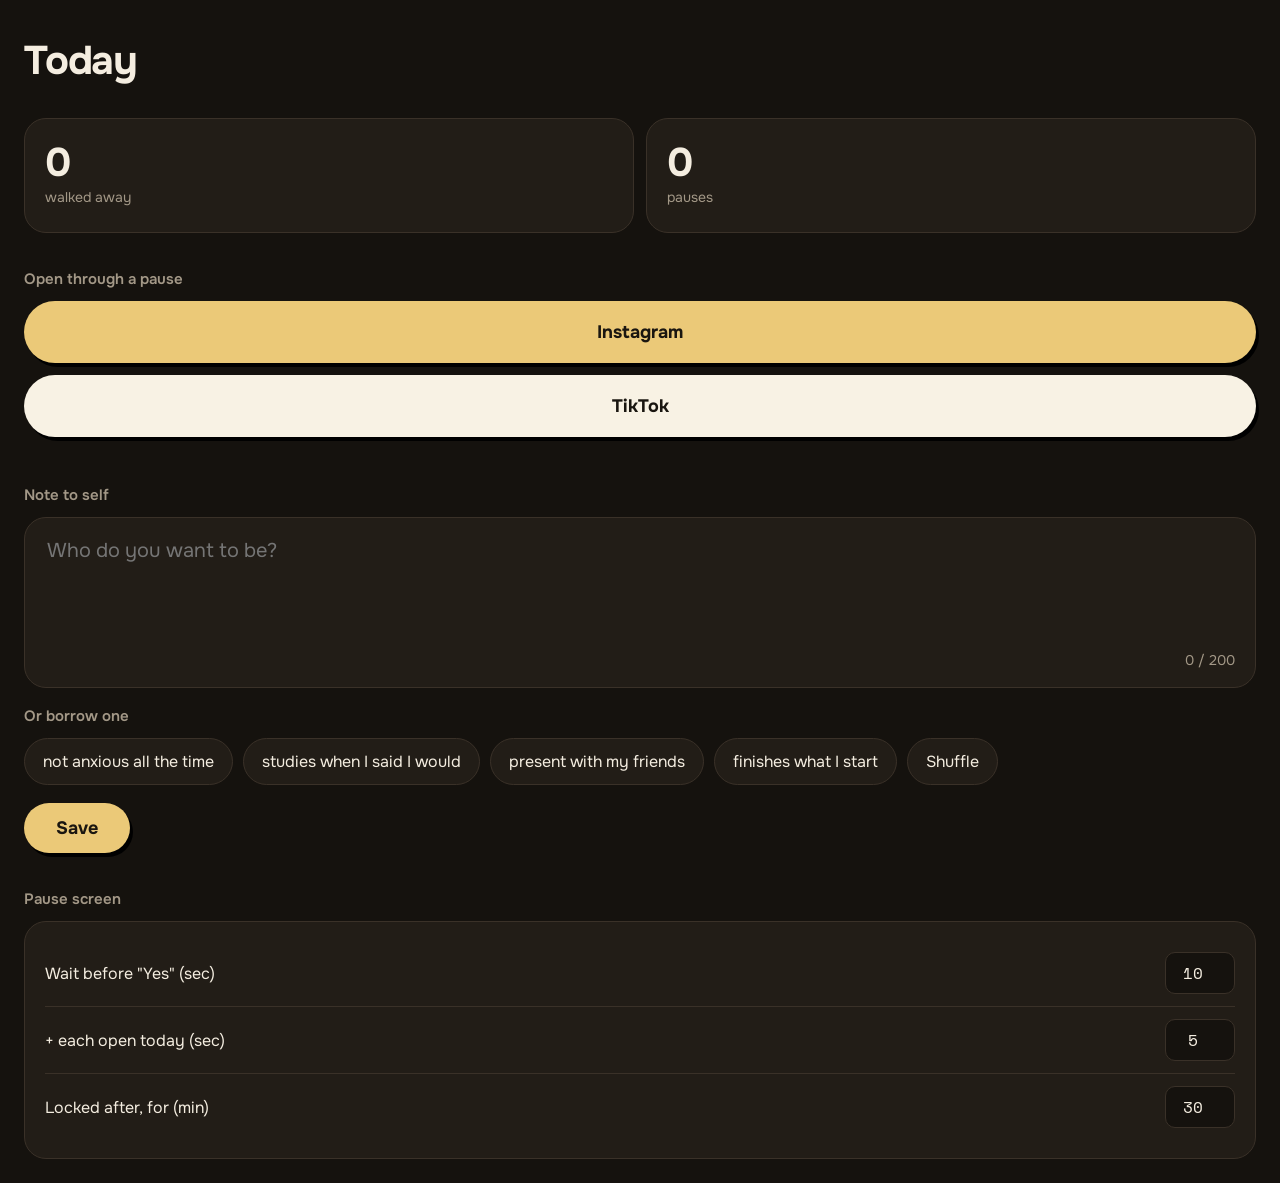
==== docs/index.html @ 027ec21a "Pause: Refund-style pause screen for Instagram/TikTok in Safari Co-Authored-By: Claude Opus 5.5 <nor" ====
<!doctype html>
<html lang="en">
<head>
<meta charset="utf-8">
<meta name="viewport" content="width=device-width, initial-scale=1, viewport-fit=cover">
<meta name="theme-color" content="#15120e">
<title>Pause</title>
<link rel="preconnect" href="https://fonts.googleapis.com">
<link href="https://fonts.googleapis.com/css2?family=Instrument+Serif:ital@0;1&family=Onest:wght@400;600;700&family=Space+Mono:wght@400;700&display=swap" rel="stylesheet">
<link rel="stylesheet" href="style.css">
<style>
  section { margin-top: 36px; }
  h2 { font-size: 15px; color: var(--muted); font-weight: 600; margin-bottom: 12px; }
  .stats { display: flex; gap: 12px; }
  .stats .box { flex: 1; }
  .big { font-size: 40px; font-weight: 700; letter-spacing: -.03em; }
  textarea { width: 100%; min-height: 110px; background: none; border: 0; outline: none; resize: none; font-size: 20px; }
  .counter { text-align: right; color: var(--muted); font-size: 14px; }
  .apps .cta { margin-bottom: 12px; }
  .set { display: flex; justify-content: space-between; align-items: center; padding: 12px 0; border-bottom: 1px solid var(--line); }
  .set:last-child { border: 0; }
  .set input { width: 70px; background: var(--bg); border: 1px solid var(--line); border-radius: 10px; padding: 8px; text-align: center; font-family: var(--mono); }
  #saved { color: var(--yellow); font-size: 14px; margin-left: 12px; }
</style>
</head>
<body>
<h1 style="margin-top:20px">Today</h1>

<section>
  <div class="stats">
    <div class="box"><div class="big" id="st-walked">0</div><label>walked away</label></div>
    <div class="box"><div class="big" id="st-opens">0</div><label>pauses</label></div>
  </div>
</section>

<section class="apps">
  <h2>Open through a pause</h2>
  <button class="cta" data-app="instagram">Instagram</button>
  <button class="cta" data-app="tiktok" style="background:var(--paper)">TikTok</button>
</section>

<section id="intention">
  <h2>Note to self</h2>
  <div class="box">
    <textarea id="note" maxlength="200" placeholder="Who do you want to be?"></textarea>
    <div class="counter"><span id="len">0</span> / 200</div>
  </div>
  <h2 style="margin-top:18px">Or borrow one</h2>
  <div class="row" id="borrow"></div>
  <div style="margin-top:18px;display:flex;align-items:center">
    <button class="cta" id="save" style="width:auto;padding:14px 32px">Save</button><span id="saved"></span>
  </div>
</section>

<section>
  <h2>Pause screen</h2>
  <div class="box">
    <div class="set"><span>Wait before "Yes" (sec)</span><input type="number" min="0" id="waitSec"></div>
    <div class="set"><span>+ each open today (sec)</span><input type="number" min="0" id="growSec"></div>
    <div class="set"><span>Locked after, for (min)</span><input type="number" min="0" id="lockMin"></div>
  </div>
</section>

<script type="module">
import { load, save, dayKey } from "./store.js";
const $ = (id) => document.getElementById(id);
const s = load();

const today = s.log.filter((e) => dayKey(e.t) === dayKey(Date.now()));
$("st-walked").textContent = today.filter((e) => e.action === "closed").length;
$("st-opens").textContent = today.filter((e) => e.action === "open").length;

document.querySelectorAll("[data-app]").forEach((b) => b.onclick = () => {
  location.href = `pause.html?app=${b.dataset.app}`;
});

const note = $("note");
note.value = s.intention; $("len").textContent = note.value.length;
note.oninput = () => { $("len").textContent = note.value.length; $("saved").textContent = ""; };
const pool = ["reads more", "present with my friends", "not anxious all the time", "a maker", "sleeps before 1am",
  "studies when I said I would", "calls home more", "moves every day", "finishes what I start", "notices the day"];
const shuffle = () => {
  const pick = [...pool].sort(() => Math.random() - .5).slice(0, 4);
  $("borrow").replaceChildren(...pick.map((t) => {
    const b = document.createElement("button"); b.className = "chip"; b.textContent = t;
    b.onclick = () => { note.value = t; note.oninput(); }; return b;
  }), Object.assign(document.createElement("button"), { className: "chip", textContent: "Shuffle", onclick: shuffle }));
};
shuffle();
$("save").onclick = () => {
  const v = note.value.trim();
  if (v !== s.intention) { s.intention = v; s.intentionAt = Date.now(); }
  save(s); $("saved").textContent = v ? "Saved" : "Cleared";
};

for (const k of ["waitSec", "growSec", "lockMin"]) {
  $(k).value = s[k];
  $(k).onchange = () => { s[k] = Math.max(0, Math.round(+$(k).value || 0)); $(k).value = s[k]; save(s); };
}
</script>
</body>
</html>
---- docs/style.css ----
:root {
  --bg: #15120e;          /* warm brown-black, like Refund's "You wrote this" screen */
  --card: #221d17;
  --line: #3a3128;
  --text: #f4ede0;
  --muted: #a39887;
  --paper: #f8f2e4;
  --ink: #2a241c;
  --tape: rgba(222, 190, 110, .72);
  --yellow: #ebc978;
  --stamp: #c8342b;
  --sans: "Onest", system-ui, sans-serif;
  --mono: "Space Mono", ui-monospace, monospace;
  --serif: "Instrument Serif", Georgia, serif;
}
* { box-sizing: border-box; margin: 0; }
html, body { background: var(--bg); color: var(--text); font-family: var(--sans); }
body { min-height: 100dvh; padding: max(20px, env(safe-area-inset-top)) 24px max(24px, env(safe-area-inset-bottom)); display: flex; flex-direction: column; }
button, input, textarea { font: inherit; color: inherit; }

.pill { align-self: center; padding: 10px 22px; border-radius: 999px; background: var(--card); border: 1px solid var(--line);
  font-family: var(--mono); font-size: 13px; letter-spacing: .2em; text-transform: uppercase; }
.eyebrow { font-family: var(--mono); font-size: 13px; letter-spacing: .22em; text-transform: uppercase; color: var(--muted); display: flex; align-items: center; gap: 10px; margin-top: 56px; }
.eyebrow::before { content: ""; width: 8px; height: 8px; border-radius: 50%; background: var(--yellow); }
h1 { font-size: 40px; font-weight: 700; letter-spacing: -.03em; line-height: 1.05; margin-top: 12px; }
.sub { font-family: var(--serif); font-style: italic; font-size: 26px; color: #ddd3c2; margin-top: 12px; }
.grow { flex: 1; display: flex; flex-direction: column; justify-content: center; }

/* the taped paper note */
.note { position: relative; background: var(--paper); color: var(--ink); border-radius: 18px; padding: 28px 22px 18px;
  transform: rotate(-1.6deg); box-shadow: 6px 8px 0 rgba(0,0,0,.45); margin: 24px 8px; }
.note::before, .note::after { content: ""; position: absolute; top: -12px; width: 76px; height: 26px; background: var(--tape); }
.note::before { left: 26px; transform: rotate(-3deg); }
.note::after { right: 22px; transform: rotate(4deg); }
.note .date { font-family: var(--mono); font-size: 12px; letter-spacing: .14em; text-transform: uppercase; color: #6d6253; }
.note .quote { font-family: var(--serif); font-style: italic; font-size: 34px; line-height: 1.15; margin: 14px 0 18px; word-break: break-word; }
.note .foot { border-top: 2px dashed #cfc5b2; padding-top: 14px; display: flex; justify-content: space-between; align-items: center; }
.note .who { font-family: var(--mono); font-size: 12px; letter-spacing: .14em; text-transform: uppercase; color: #5a5044; }
.stamp { font-family: var(--mono); font-weight: 700; font-size: 12px; letter-spacing: .16em; color: var(--stamp);
  border: 2px solid var(--stamp); border-radius: 8px; padding: 4px 10px; transform: rotate(-6deg); text-transform: uppercase; }

.box { background: var(--card); border: 1px solid var(--line); border-radius: 22px; padding: 18px 20px; }
.box label { display: block; font-size: 14px; color: var(--muted); margin-bottom: 8px; }
.line { font-size: 22px; user-select: none; -webkit-user-select: none; }
.line .done { color: var(--yellow); }
input.type { width: 100%; margin-top: 14px; padding: 18px 20px; border-radius: 18px; background: var(--card); border: 1px solid var(--line); font-size: 20px; outline: none; }
input.type:focus { border-color: var(--yellow); }

.cta { width: 100%; padding: 20px; border: 0; border-radius: 999px; background: var(--yellow); color: #1a1610;
  font-weight: 700; font-size: 18px; box-shadow: 3px 4px 0 #000; cursor: pointer; }
.ghost { display: block; width: 100%; margin-top: 18px; background: none; border: 0; color: var(--muted); font-weight: 600; font-size: 17px; text-align: center; cursor: pointer; }
.ghost:not(:disabled) { color: var(--text); }
.ghost span { font-family: var(--mono); }
.row { display: flex; gap: 10px; flex-wrap: wrap; }
.chip { padding: 12px 18px; border-radius: 999px; border: 1px solid var(--line); background: var(--card); cursor: pointer; }
.chip.on { background: var(--yellow); color: #1a1610; border-color: var(--yellow); }
.hidden { display: none !important; }
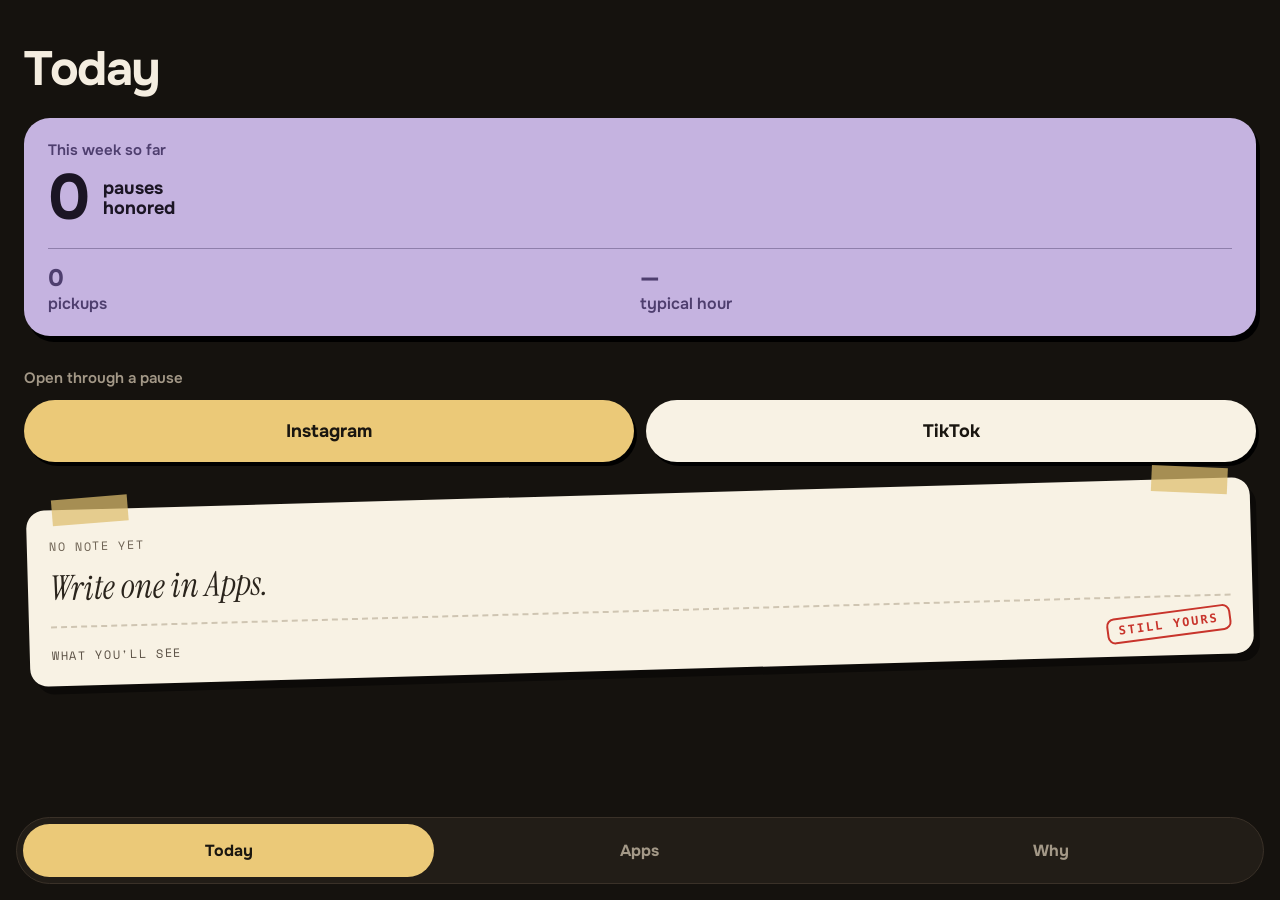
==== commit 890a00dd: "Today / Apps / Why tabs with weekly stats Co-Authored-By: Claude Opus 5.5 <noreply@anthropic.com>" ====
--- a/docs/index.html
+++ b/docs/index.html
@@ -4,76 +4,174 @@
 <meta charset="utf-8">
 <meta name="viewport" content="width=device-width, initial-scale=1, viewport-fit=cover">
 <meta name="theme-color" content="#15120e">
+<meta name="apple-mobile-web-app-title" content="Pause">
 <title>Pause</title>
 <link rel="preconnect" href="https://fonts.googleapis.com">
 <link href="https://fonts.googleapis.com/css2?family=Instrument+Serif:ital@0;1&family=Onest:wght@400;600;700&family=Space+Mono:wght@400;700&display=swap" rel="stylesheet">
 <link rel="stylesheet" href="style.css">
 <style>
-  section { margin-top: 36px; }
+  body { padding-bottom: 120px; }
+  .tab { display: none; }
+  .tab.on { display: block; }
+  h1.page { font-size: 48px; margin-top: 24px; }
+  .kicker { color: var(--muted); font-size: 15px; margin-top: 24px; }
+  section { margin-top: 32px; }
   h2 { font-size: 15px; color: var(--muted); font-weight: 600; margin-bottom: 12px; }
-  .stats { display: flex; gap: 12px; }
-  .stats .box { flex: 1; }
-  .big { font-size: 40px; font-weight: 700; letter-spacing: -.03em; }
-  textarea { width: 100%; min-height: 110px; background: none; border: 0; outline: none; resize: none; font-size: 20px; }
+  .hero { background: #c5b3e0; color: #1b1524; border-radius: 26px; padding: 22px 24px; box-shadow: 4px 6px 0 #000; margin-top: 24px; }
+  .hero .k { color: #4e3e6e; font-size: 15px; font-weight: 600; }
+  .hero .n { display: flex; align-items: center; gap: 16px; margin: 6px 0 18px; }
+  .hero .n b { font-size: 64px; letter-spacing: -.05em; line-height: 1; }
+  .hero .n span { font-weight: 700; font-size: 18px; line-height: 1.15; }
+  .hero .sub2 { display: flex; border-top: 1px solid #8f7fab; padding-top: 14px; }
+  .hero .sub2 div { flex: 1; color: #4e3e6e; font-weight: 600; }
+  .hero .sub2 strong { display: block; font-size: 24px; }
+  .launch { display: flex; gap: 12px; }
+  .launch .cta { flex: 1; }
+  .card { background: var(--card); border: 1px solid var(--line); border-radius: 24px; padding: 20px 22px; margin-bottom: 14px; }
+  .card .k { color: var(--muted); font-size: 14px; }
+  .card .big { font-size: 26px; font-weight: 700; letter-spacing: -.02em; line-height: 1.15; margin-top: 8px; }
+  .card .small { color: var(--muted); font-size: 14px; margin-top: 8px; }
+  textarea { width: 100%; min-height: 96px; background: none; border: 0; outline: none; resize: none; font-size: 20px; margin-top: 8px; }
   .counter { text-align: right; color: var(--muted); font-size: 14px; }
-  .apps .cta { margin-bottom: 12px; }
-  .set { display: flex; justify-content: space-between; align-items: center; padding: 12px 0; border-bottom: 1px solid var(--line); }
-  .set:last-child { border: 0; }
-  .set input { width: 70px; background: var(--bg); border: 1px solid var(--line); border-radius: 10px; padding: 8px; text-align: center; font-family: var(--mono); }
+  .set { display: flex; justify-content: space-between; align-items: center; padding: 14px 0; border-bottom: 1px solid var(--line); gap: 12px; }
+  .set:last-child { border: 0; padding-bottom: 0; }
+  .set input { width: 72px; background: var(--bg); border: 1px solid var(--line); border-radius: 10px; padding: 8px; text-align: center; font-family: var(--mono); }
+  .appcard { background: var(--yellow); color: #1a1610; border-radius: 24px; padding: 20px 22px; display: flex; justify-content: space-between; align-items: center; margin-bottom: 12px; }
+  .appcard b { font-size: 24px; letter-spacing: -.02em; }
+  .appcard small { display: block; color: #6b5a2c; font-weight: 600; }
+  .appcard .tag { background: #fff; border-radius: 999px; padding: 8px 16px; font-weight: 700; }
+  .bars { display: flex; align-items: flex-end; gap: 3px; height: 90px; margin-top: 16px; }
+  .bars i { flex: 1; background: var(--line); border-radius: 3px 3px 0 0; min-height: 3px; }
+  .bars i.peak { background: var(--yellow); }
+  .axis { display: flex; justify-content: space-between; font-family: var(--mono); font-size: 11px; color: var(--muted); margin-top: 6px; }
+  .rowstat { display: flex; justify-content: space-between; padding: 12px 0; border-top: 1px solid var(--line); }
+  .rowstat:first-of-type { border: 0; }
+  .rowstat b { font-family: var(--mono); }
+  .down { color: #9dbe8d; } .up { color: #e8806f; }
   #saved { color: var(--yellow); font-size: 14px; margin-left: 12px; }
+  nav { position: fixed; left: 16px; right: 16px; bottom: max(16px, env(safe-area-inset-bottom)); display: flex; gap: 10px; }
+  nav .bar { flex: 1; display: flex; background: var(--card); border: 1px solid var(--line); border-radius: 999px; padding: 6px; }
+  nav button { flex: 1; border: 0; background: none; border-radius: 999px; padding: 16px 0; font-weight: 700; font-size: 16px; color: var(--muted); cursor: pointer; }
+  nav button.on { background: var(--yellow); color: #1a1610; }
 </style>
 </head>
 <body>
-<h1 style="margin-top:20px">Today</h1>
-
-<section>
-  <div class="stats">
-    <div class="box"><div class="big" id="st-walked">0</div><label>walked away</label></div>
-    <div class="box"><div class="big" id="st-opens">0</div><label>pauses</label></div>
+
+<!-- TODAY -->
+<div class="tab on" id="t-today">
+  <h1 class="page">Today</h1>
+  <div class="hero">
+    <div class="k">This week so far</div>
+    <div class="n"><b id="h-walked">0</b><span>pauses<br>honored</span></div>
+    <div class="sub2">
+      <div><strong id="h-opens">0</strong>pickups</div>
+      <div><strong id="h-hour">—</strong>typical hour</div>
+    </div>
   </div>
-</section>
-
-<section class="apps">
-  <h2>Open through a pause</h2>
-  <button class="cta" data-app="instagram">Instagram</button>
-  <button class="cta" data-app="tiktok" style="background:var(--paper)">TikTok</button>
-</section>
-
-<section id="intention">
-  <h2>Note to self</h2>
-  <div class="box">
-    <textarea id="note" maxlength="200" placeholder="Who do you want to be?"></textarea>
-    <div class="counter"><span id="len">0</span> / 200</div>
+  <section>
+    <h2>Open through a pause</h2>
+    <div class="launch">
+      <button class="cta" data-app="instagram">Instagram</button>
+      <button class="cta" data-app="tiktok" style="background:var(--paper)">TikTok</button>
+    </div>
+  </section>
+  <section>
+    <div class="note" style="margin:8px 4px">
+      <div class="date" id="n-date"></div>
+      <div class="quote" id="n-quote"></div>
+      <div class="foot"><span class="who">What you'll see</span><span class="stamp">Still yours</span></div>
+    </div>
+  </section>
+</div>
+
+<!-- APPS -->
+<div class="tab" id="t-apps">
+  <h1 class="page">Apps</h1>
+  <section>
+    <h2>Always on</h2>
+    <div class="appcard"><div><b>Instagram</b><small>No Reels · pause first</small></div><span class="tag">Pause</span></div>
+    <div class="appcard"><div><b>TikTok</b><small>Pause first</small></div><span class="tag">Pause</span></div>
+  </section>
+  <section id="intention">
+    <h2>Your intention</h2>
+    <div class="card">
+      <div class="k">Note to self</div>
+      <textarea id="note" maxlength="200" placeholder="Who do you want to be?"></textarea>
+      <div class="counter"><span id="len">0</span> / 200</div>
+    </div>
+    <h2>Or borrow one</h2>
+    <div class="row" id="borrow"></div>
+    <div style="margin-top:18px;display:flex;align-items:center">
+      <button class="cta" id="save" style="width:auto;padding:14px 36px">Save</button><span id="saved"></span>
+    </div>
+  </section>
+  <section>
+    <h2>When I open one</h2>
+    <div class="card">
+      <div class="set"><span>Wait before "Yes" (sec)</span><input type="number" min="0" inputmode="numeric" id="waitSec"></div>
+      <div class="set"><span>+ each open today (sec)</span><input type="number" min="0" inputmode="numeric" id="growSec"></div>
+      <div class="set"><span>After that, locked for (min)</span><input type="number" min="0" inputmode="numeric" id="lockMin"></div>
+    </div>
+  </section>
+</div>
+
+<!-- WHY -->
+<div class="tab" id="t-why">
+  <div class="kicker" id="w-kicker"></div>
+  <h1 class="page" style="margin-top:4px">Why</h1>
+  <section style="margin-top:20px">
+    <div class="card">
+      <div class="k">Your pattern</div>
+      <div class="big" id="w-head"></div>
+      <div class="small" id="w-sub"></div>
+      <div class="bars" id="w-bars"></div>
+      <div class="axis"><span>12am</span><span>6am</span><span>12pm</span><span>6pm</span><span>11pm</span></div>
+    </div>
+    <div class="card">
+      <div class="k">This week vs last</div>
+      <div class="big" id="w-verdict"></div>
+      <div style="margin-top:12px" id="w-rows"></div>
+    </div>
+  </section>
+</div>
+
+<nav>
+  <div class="bar">
+    <button data-tab="today" class="on">Today</button>
+    <button data-tab="apps">Apps</button>
+    <button data-tab="why">Why</button>
   </div>
-  <h2 style="margin-top:18px">Or borrow one</h2>
-  <div class="row" id="borrow"></div>
-  <div style="margin-top:18px;display:flex;align-items:center">
-    <button class="cta" id="save" style="width:auto;padding:14px 32px">Save</button><span id="saved"></span>
-  </div>
-</section>
-
-<section>
-  <h2>Pause screen</h2>
-  <div class="box">
-    <div class="set"><span>Wait before "Yes" (sec)</span><input type="number" min="0" id="waitSec"></div>
-    <div class="set"><span>+ each open today (sec)</span><input type="number" min="0" id="growSec"></div>
-    <div class="set"><span>Locked after, for (min)</span><input type="number" min="0" id="lockMin"></div>
-  </div>
-</section>
+</nav>
 
 <script type="module">
-import { load, save, dayKey } from "./store.js";
+import { load, save, stats, hourLabel } from "./store.js";
 const $ = (id) => document.getElementById(id);
 const s = load();
 
-const today = s.log.filter((e) => dayKey(e.t) === dayKey(Date.now()));
-$("st-walked").textContent = today.filter((e) => e.action === "closed").length;
-$("st-opens").textContent = today.filter((e) => e.action === "open").length;
-
-document.querySelectorAll("[data-app]").forEach((b) => b.onclick = () => {
-  location.href = `pause.html?app=${b.dataset.app}`;
-});
-
+// tabs (remember the last one; #intention deep-links to Apps)
+const open = (t) => {
+  document.querySelectorAll(".tab").forEach((el) => el.classList.toggle("on", el.id === "t-" + t));
+  document.querySelectorAll("nav button").forEach((b) => b.classList.toggle("on", b.dataset.tab === t));
+  scrollTo(0, 0);
+};
+document.querySelectorAll("nav button").forEach((b) => b.onclick = () => open(b.dataset.tab));
+if (location.hash === "#intention") open("apps");
+
+document.querySelectorAll("[data-app]").forEach((b) => b.onclick = () => location.href = `pause.html?app=${b.dataset.app}`);
+
+// Today
+const st = stats(s.log, Date.now());
+$("h-walked").textContent = st.thisWeek.closed;
+$("h-opens").textContent = st.thisWeek.opens;
+$("h-hour").textContent = st.peakHour == null ? "—" : hourLabel(st.peakHour);
+const renderNote = () => {
+  const d = new Date(s.intentionAt || Date.now());
+  $("n-date").textContent = s.intention ? d.toLocaleDateString("en-US", { month: "short", day: "numeric" }) + " · " + d.toLocaleTimeString("en-US", { hour: "numeric", minute: "2-digit" }) : "No note yet";
+  $("n-quote").textContent = s.intention ? `"${s.intention}"` : "Write one in Apps.";
+};
+renderNote();
+
+// Apps: intention
 const note = $("note");
 note.value = s.intention; $("len").textContent = note.value.length;
 note.oninput = () => { $("len").textContent = note.value.length; $("saved").textContent = ""; };
@@ -90,13 +188,39 @@
 $("save").onclick = () => {
   const v = note.value.trim();
   if (v !== s.intention) { s.intention = v; s.intentionAt = Date.now(); }
-  save(s); $("saved").textContent = v ? "Saved" : "Cleared";
-};
-
+  save(s); renderNote(); $("saved").textContent = v ? "Saved" : "Cleared";
+};
 for (const k of ["waitSec", "growSec", "lockMin"]) {
   $(k).value = s[k];
   $(k).onchange = () => { s[k] = Math.max(0, Math.round(+$(k).value || 0)); $(k).value = s[k]; save(s); };
 }
+
+// Why
+$("w-kicker").textContent = st.days ? `Day ${st.days}, learning your patterns` : "Starts with your first pause";
+const max = Math.max(1, ...st.byHour);
+$("w-bars").replaceChildren(...st.byHour.map((v, h) => {
+  const i = document.createElement("i"); i.style.height = (v / max * 100) + "%";
+  if (h === st.peakHour) i.className = "peak"; return i;
+}));
+if (st.peakHour == null) {
+  $("w-head").textContent = "Nothing yet.";
+  $("w-sub").textContent = "Open Instagram or TikTok through a pause and this fills in.";
+} else {
+  $("w-head").textContent = `You reach mostly around ${hourLabel(st.peakHour)}.`;
+  $("w-sub").textContent = `You walked away ${st.all.opens ? Math.round(st.all.closed / st.all.opens * 100) : 0}% of the time.`;
+}
+const diff = st.thisWeek.opens - st.lastWeek.opens;
+$("w-verdict").textContent = !st.lastWeek.opens ? "First week." : diff < 0 ? "Better week." : diff > 0 ? "Harder week." : "Same as last.";
+const row = (k, a, b, upIsGood = false) => {
+  const d = document.createElement("div"); d.className = "rowstat";
+  const good = (x) => (x === "up") === upIsGood ? "down" : "up"; // css: .down = green, .up = red
+  const arrow = a < b ? `<span class="${good("down")}">▼ from ${b}</span>` : a > b ? `<span class="${good("up")}">▲ from ${b}</span>` : "";
+  d.innerHTML = `<span>${k}</span><span><b>${a}</b> ${arrow}</span>`; return d;
+};
+$("w-rows").replaceChildren(
+  row("Opens", st.thisWeek.opens, st.lastWeek.opens),
+  row("Walked away", st.thisWeek.closed, st.lastWeek.closed, true),
+  row("Minutes let in", st.thisWeek.minutes, st.lastWeek.minutes));
 </script>
 </body>
 </html>
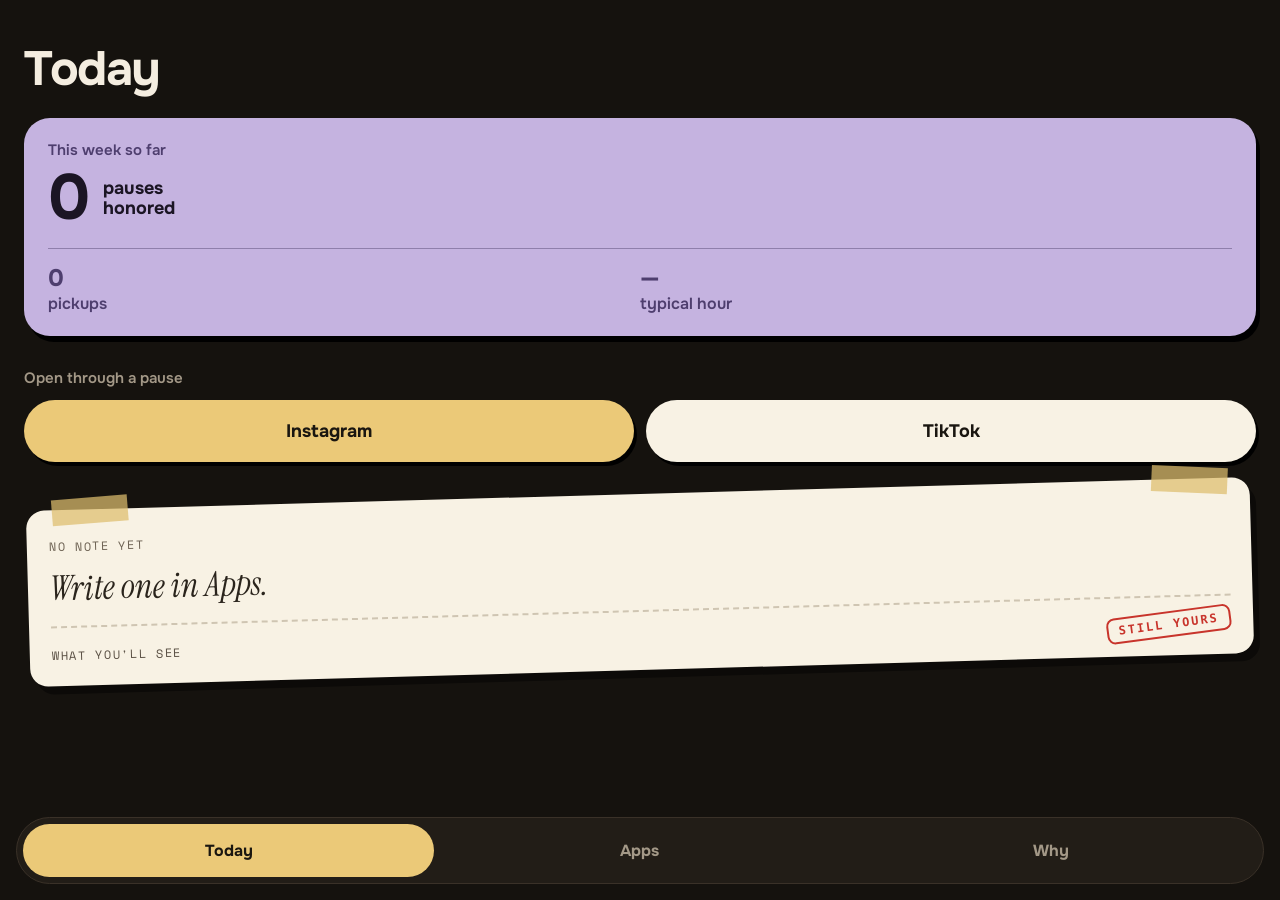
==== commit 14057a6d: "Write the note on the pause screen if missing; warn when opened as home-screen web app Co-Authored-B" ====
--- a/docs/index.html
+++ b/docs/index.html
@@ -57,6 +57,13 @@
 </head>
 <body>
 
+<!-- Home-screen web apps have their own storage, separate from Safari, so the note would not reach the pause screen -->
+<div id="standalone" class="card hidden" style="margin-top:16px;border-color:var(--yellow)">
+  <div class="big" style="font-size:20px">Открой сайт в Safari, а не с иконки</div>
+  <div class="small">У иконки-приложения своя память, отдельная от Safari, поэтому записка не доходит до паузы.
+    Удали иконку и добавь заново: «Поделиться» → «На экран Домой» → выключи «Open as Web App».</div>
+</div>
+
 <!-- TODAY -->
 <div class="tab on" id="t-today">
   <h1 class="page">Today</h1>
@@ -147,6 +154,7 @@
 import { load, save, stats, hourLabel } from "./store.js";
 const $ = (id) => document.getElementById(id);
 const s = load();
+if (navigator.standalone || matchMedia("(display-mode: standalone)").matches) $("standalone").classList.remove("hidden");
 
 // tabs (remember the last one; #intention deep-links to Apps)
 const open = (t) => {
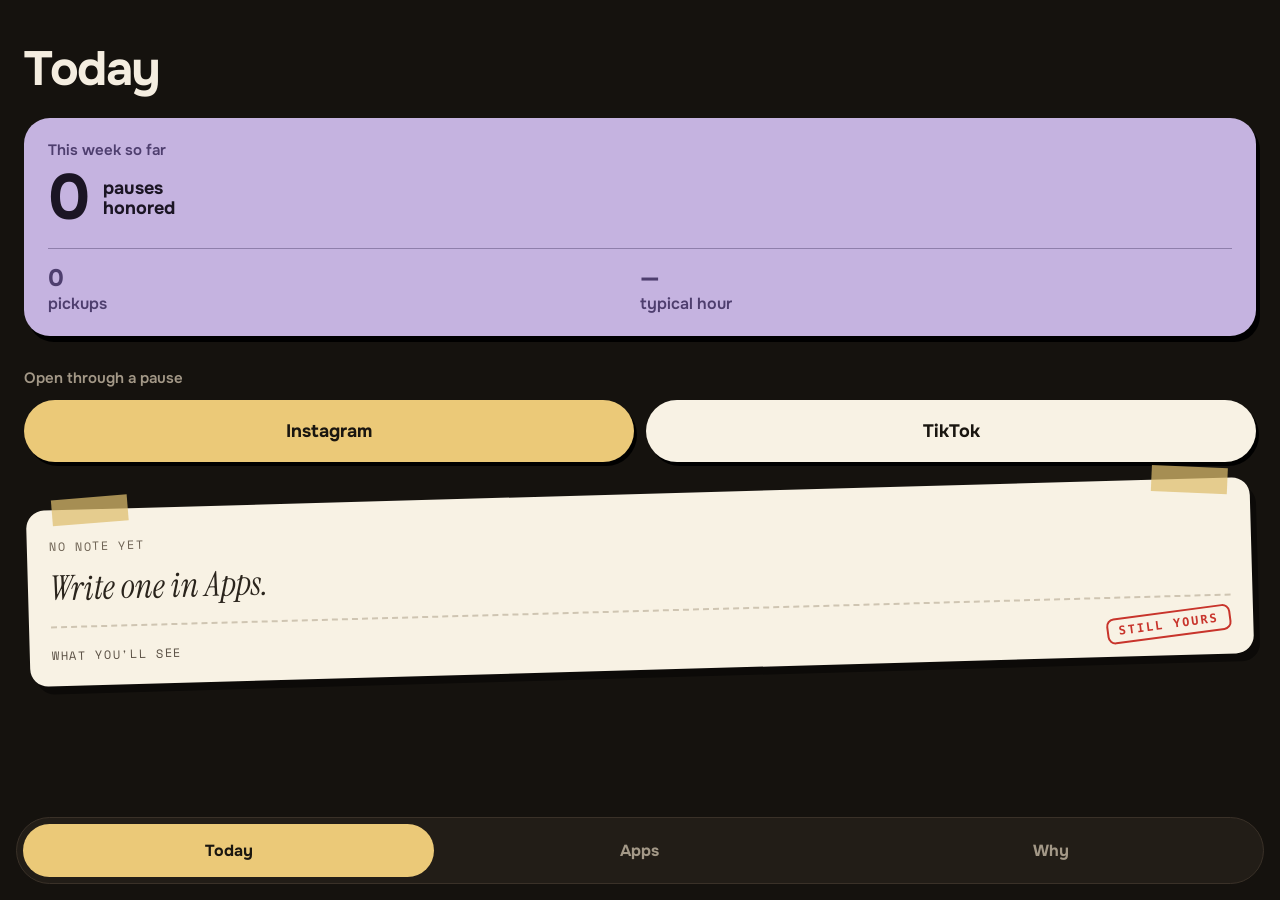
==== commit 5b03a7cd: "Instagram modes: Messages / Stories / Saved / Everything, enforced by the userscript Switching mid-p" ====
--- a/docs/index.html
+++ b/docs/index.html
@@ -113,6 +113,14 @@
     </div>
   </section>
   <section>
+    <h2>Instagram username</h2>
+    <div class="card">
+      <div class="k">Needed for “Saved”. Stays on this phone.</div>
+      <input id="igUser" placeholder="username" autocomplete="off" autocapitalize="off" autocorrect="off" spellcheck="false"
+        style="width:100%;margin-top:10px;background:none;border:0;outline:none;font-size:20px">
+    </div>
+  </section>
+  <section>
     <h2>When I open one</h2>
     <div class="card">
       <div class="set"><span>Wait before "Yes" (sec)</span><input type="number" min="0" inputmode="numeric" id="waitSec"></div>
@@ -151,7 +159,7 @@
 </nav>
 
 <script type="module">
-import { load, save, stats, hourLabel } from "./store.js";
+import { load, save, stats, hourLabel, cleanIgUser } from "./store.js";
 const $ = (id) => document.getElementById(id);
 const s = load();
 if (navigator.standalone || matchMedia("(display-mode: standalone)").matches) $("standalone").classList.remove("hidden");
@@ -197,6 +205,11 @@
   const v = note.value.trim();
   if (v !== s.intention) { s.intention = v; s.intentionAt = Date.now(); }
   save(s); renderNote(); $("saved").textContent = v ? "Saved" : "Cleared";
+};
+$("igUser").value = s.igUser || "";
+$("igUser").onchange = () => {
+  s.igUser = cleanIgUser($("igUser").value);
+  $("igUser").value = s.igUser; save(s);
 };
 for (const k of ["waitSec", "growSec", "lockMin"]) {
   $(k).value = s[k];
